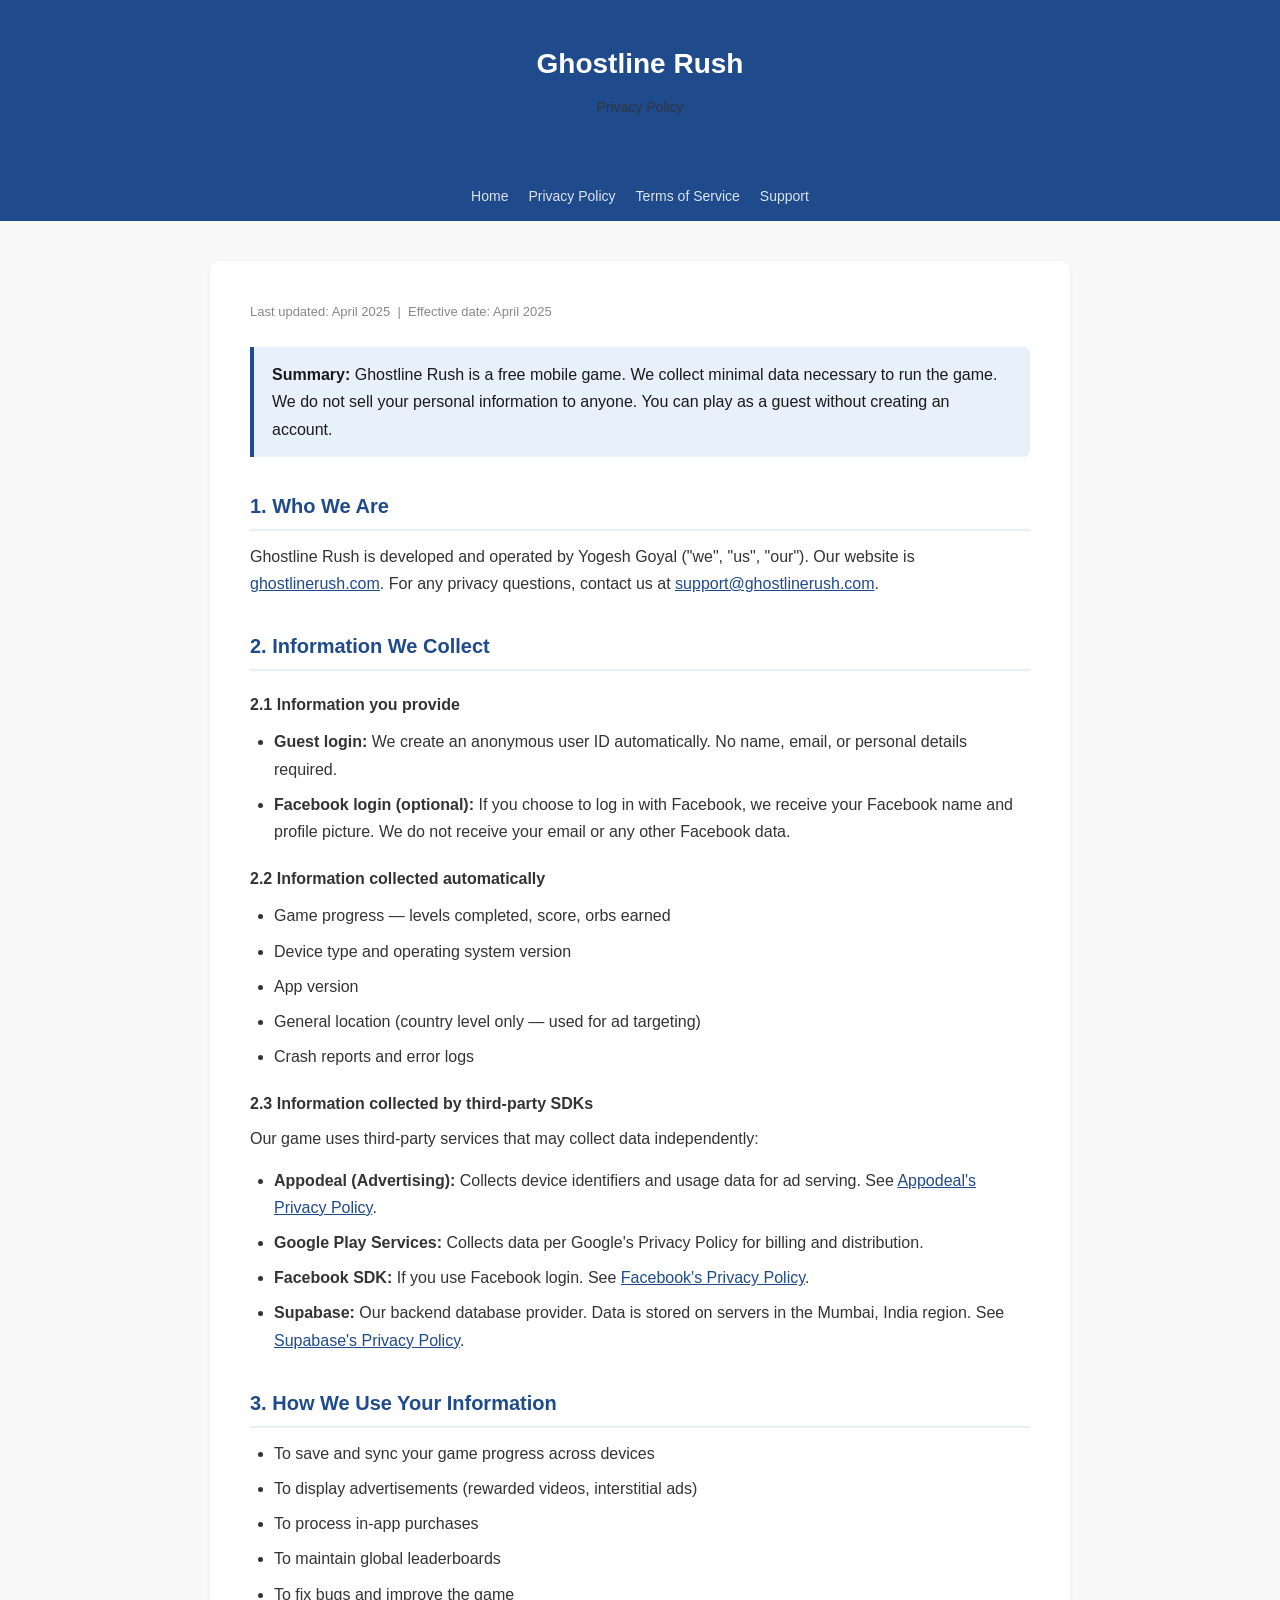
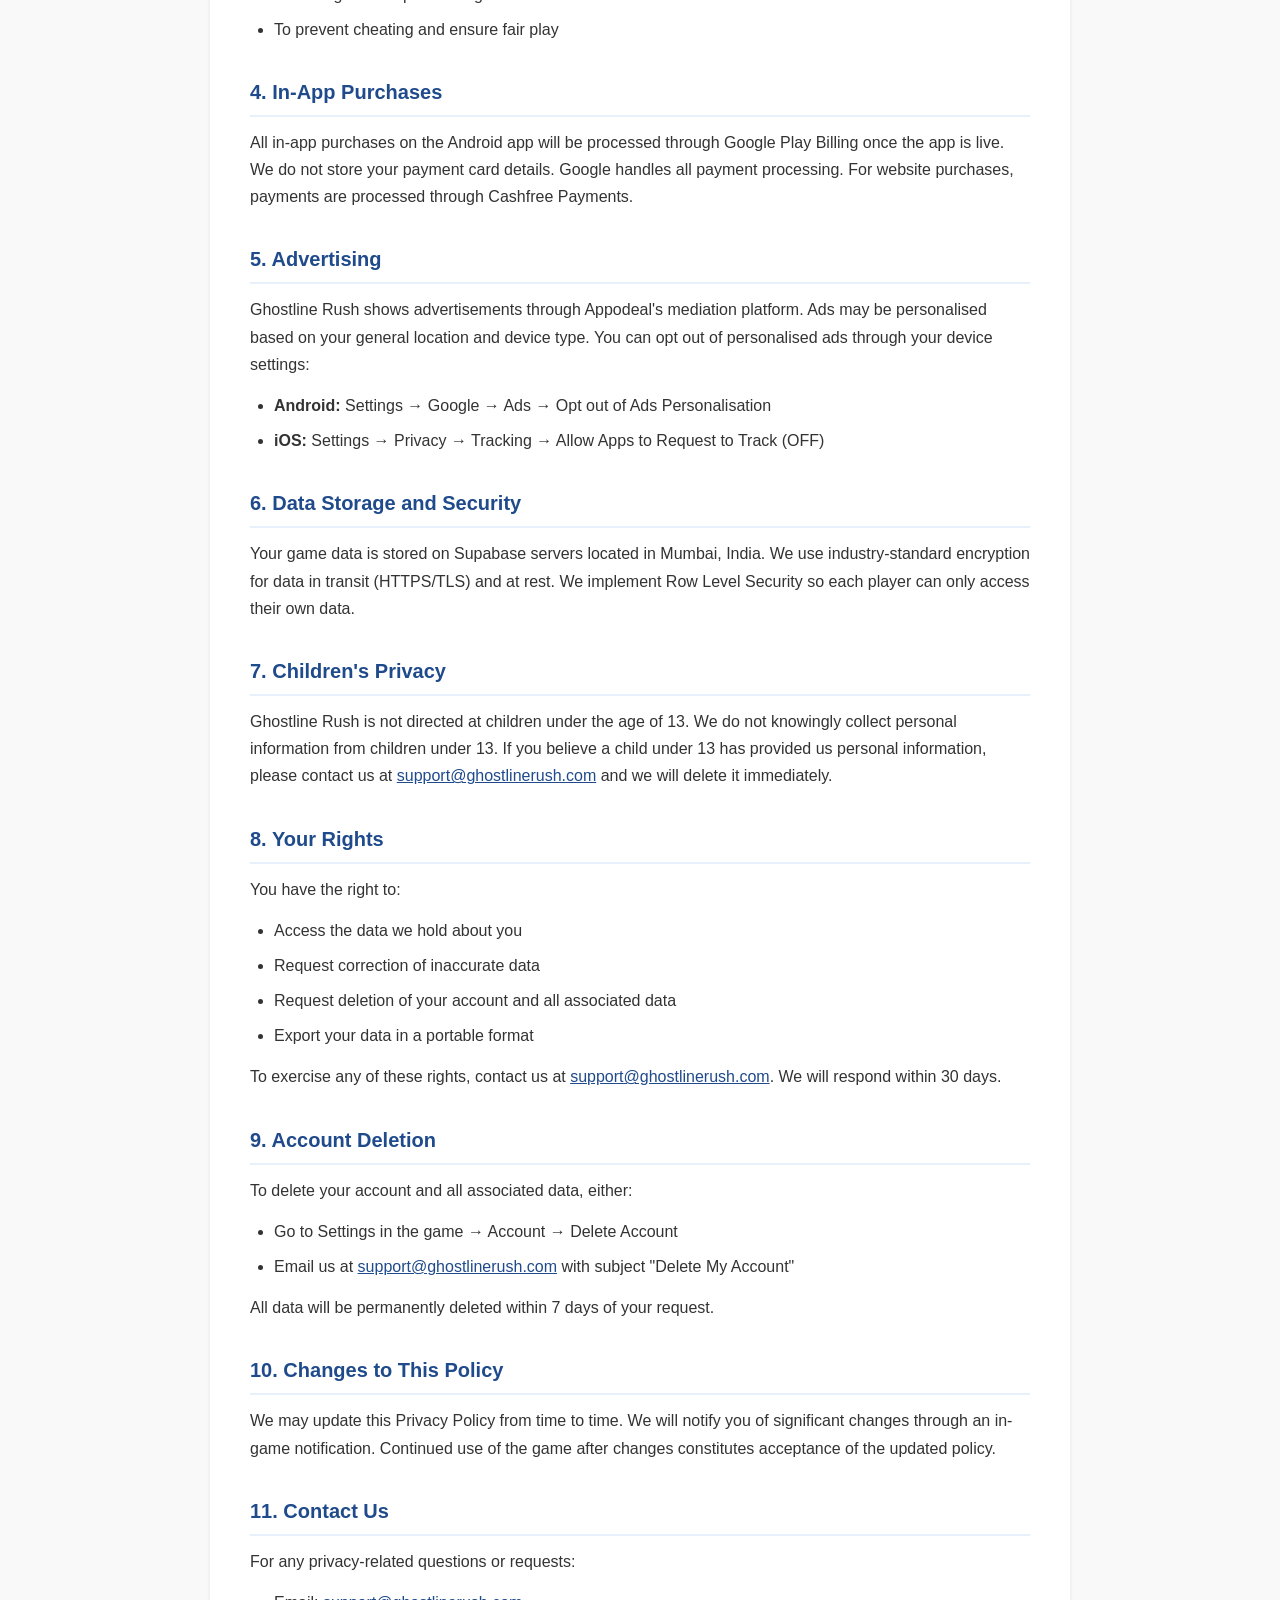
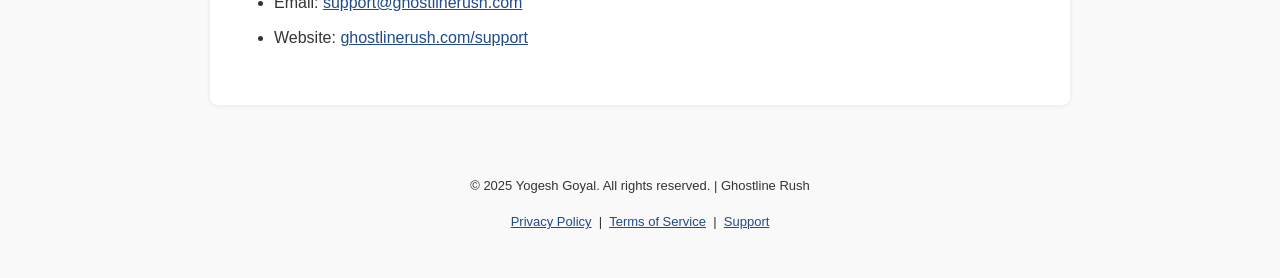
==== privacy-policy.html @ acf36f97 "Add website files" ====
<!DOCTYPE html>
<html lang="en">
<head>
<meta charset="UTF-8">
<meta name="viewport" content="width=device-width, initial-scale=1.0">
<title>Privacy Policy — Ghostline Rush</title>
<style>
  * { margin: 0; padding: 0; box-sizing: border-box; }
  body { font-family: Arial, sans-serif; font-size: 16px; line-height: 1.7; color: #1a1a1a; background: #f9f9f9; }
  .header { background: #1F4A8B; color: white; padding: 40px 20px; text-align: center; }
  .header h1 { font-size: 28px; margin-bottom: 8px; }
  .header p { font-size: 14px; opacity: 0.85; }
  .container { max-width: 860px; margin: 40px auto; background: white; padding: 40px; border-radius: 8px; box-shadow: 0 1px 4px rgba(0,0,0,0.08); }
  h2 { font-size: 20px; color: #1F4A8B; margin: 32px 0 12px; border-bottom: 2px solid #e8f0fb; padding-bottom: 6px; }
  h3 { font-size: 16px; color: #333; margin: 20px 0 8px; }
  p { margin-bottom: 14px; color: #333; }
  ul { margin: 10px 0 14px 24px; }
  ul li { margin-bottom: 8px; color: #333; }
  .highlight { background: #e8f0fb; border-left: 4px solid #1F4A8B; padding: 14px 18px; margin: 20px 0; border-radius: 0 6px 6px 0; }
  .footer { text-align: center; padding: 30px 20px; color: #888; font-size: 13px; }
  a { color: #1F4A8B; }
  .nav { background: #1F4A8B; padding: 12px 20px; display: flex; gap: 20px; justify-content: center; flex-wrap: wrap; }
  .nav a { color: white; text-decoration: none; font-size: 14px; opacity: 0.85; }
  .nav a:hover { opacity: 1; }
  .updated { font-size: 13px; color: #888; margin-bottom: 24px; }
</style>
</head>
<body>

<div class="header">
  <h1>Ghostline Rush</h1>
  <p>Privacy Policy</p>
</div>

<div class="nav">
  <a href="index.html">Home</a>
  <a href="privacy-policy.html">Privacy Policy</a>
  <a href="terms-of-service.html">Terms of Service</a>
  <a href="support.html">Support</a>
</div>

<div class="container">
  <p class="updated">Last updated: April 2025 &nbsp;|&nbsp; Effective date: April 2025</p>

  <div class="highlight">
    <strong>Summary:</strong> Ghostline Rush is a free mobile game. We collect minimal data necessary to run the game. We do not sell your personal information to anyone. You can play as a guest without creating an account.
  </div>

  <h2>1. Who We Are</h2>
  <p>Ghostline Rush is developed and operated by Yogesh Goyal ("we", "us", "our"). Our website is <a href="https://ghostlinerush.com">ghostlinerush.com</a>. For any privacy questions, contact us at <a href="mailto:support@ghostlinerush.com">support@ghostlinerush.com</a>.</p>

  <h2>2. Information We Collect</h2>

  <h3>2.1 Information you provide</h3>
  <ul>
    <li><strong>Guest login:</strong> We create an anonymous user ID automatically. No name, email, or personal details required.</li>
    <li><strong>Facebook login (optional):</strong> If you choose to log in with Facebook, we receive your Facebook name and profile picture. We do not receive your email or any other Facebook data.</li>
  </ul>

  <h3>2.2 Information collected automatically</h3>
  <ul>
    <li>Game progress — levels completed, score, orbs earned</li>
    <li>Device type and operating system version</li>
    <li>App version</li>
    <li>General location (country level only — used for ad targeting)</li>
    <li>Crash reports and error logs</li>
  </ul>

  <h3>2.3 Information collected by third-party SDKs</h3>
  <p>Our game uses third-party services that may collect data independently:</p>
  <ul>
    <li><strong>Appodeal (Advertising):</strong> Collects device identifiers and usage data for ad serving. See <a href="https://appodeal.com/privacy-policy" target="_blank">Appodeal's Privacy Policy</a>.</li>
    <li><strong>Google Play Services:</strong> Collects data per Google's Privacy Policy for billing and distribution.</li>
    <li><strong>Facebook SDK:</strong> If you use Facebook login. See <a href="https://www.facebook.com/privacy/policy/" target="_blank">Facebook's Privacy Policy</a>.</li>
    <li><strong>Supabase:</strong> Our backend database provider. Data is stored on servers in the Mumbai, India region. See <a href="https://supabase.com/privacy" target="_blank">Supabase's Privacy Policy</a>.</li>
  </ul>

  <h2>3. How We Use Your Information</h2>
  <ul>
    <li>To save and sync your game progress across devices</li>
    <li>To display advertisements (rewarded videos, interstitial ads)</li>
    <li>To process in-app purchases</li>
    <li>To maintain global leaderboards</li>
    <li>To fix bugs and improve the game</li>
    <li>To prevent cheating and ensure fair play</li>
  </ul>

  <h2>4. In-App Purchases</h2>
  <p>All in-app purchases on the Android app will be processed through Google Play Billing once the app is live. We do not store your payment card details. Google handles all payment processing. For website purchases, payments are processed through Cashfree Payments.</p>

  <h2>5. Advertising</h2>
  <p>Ghostline Rush shows advertisements through Appodeal's mediation platform. Ads may be personalised based on your general location and device type. You can opt out of personalised ads through your device settings:</p>
  <ul>
    <li><strong>Android:</strong> Settings → Google → Ads → Opt out of Ads Personalisation</li>
    <li><strong>iOS:</strong> Settings → Privacy → Tracking → Allow Apps to Request to Track (OFF)</li>
  </ul>

  <h2>6. Data Storage and Security</h2>
  <p>Your game data is stored on Supabase servers located in Mumbai, India. We use industry-standard encryption for data in transit (HTTPS/TLS) and at rest. We implement Row Level Security so each player can only access their own data.</p>

  <h2>7. Children's Privacy</h2>
  <p>Ghostline Rush is not directed at children under the age of 13. We do not knowingly collect personal information from children under 13. If you believe a child under 13 has provided us personal information, please contact us at <a href="mailto:support@ghostlinerush.com">support@ghostlinerush.com</a> and we will delete it immediately.</p>

  <h2>8. Your Rights</h2>
  <p>You have the right to:</p>
  <ul>
    <li>Access the data we hold about you</li>
    <li>Request correction of inaccurate data</li>
    <li>Request deletion of your account and all associated data</li>
    <li>Export your data in a portable format</li>
  </ul>
  <p>To exercise any of these rights, contact us at <a href="mailto:support@ghostlinerush.com">support@ghostlinerush.com</a>. We will respond within 30 days.</p>

  <h2>9. Account Deletion</h2>
  <p>To delete your account and all associated data, either:</p>
  <ul>
    <li>Go to Settings in the game → Account → Delete Account</li>
    <li>Email us at <a href="mailto:support@ghostlinerush.com">support@ghostlinerush.com</a> with subject "Delete My Account"</li>
  </ul>
  <p>All data will be permanently deleted within 7 days of your request.</p>

  <h2>10. Changes to This Policy</h2>
  <p>We may update this Privacy Policy from time to time. We will notify you of significant changes through an in-game notification. Continued use of the game after changes constitutes acceptance of the updated policy.</p>

  <h2>11. Contact Us</h2>
  <p>For any privacy-related questions or requests:</p>
  <ul>
    <li>Email: <a href="mailto:support@ghostlinerush.com">support@ghostlinerush.com</a></li>
    <li>Website: <a href="https://ghostlinerush.com/support">ghostlinerush.com/support</a></li>
  </ul>
</div>

<div class="footer">
  <p>&copy; 2025 Yogesh Goyal. All rights reserved. | Ghostline Rush</p>
  <p style="margin-top:8px;"><a href="privacy-policy.html">Privacy Policy</a> &nbsp;|&nbsp; <a href="terms-of-service.html">Terms of Service</a> &nbsp;|&nbsp; <a href="support.html">Support</a></p>
</div>

</body>
</html>
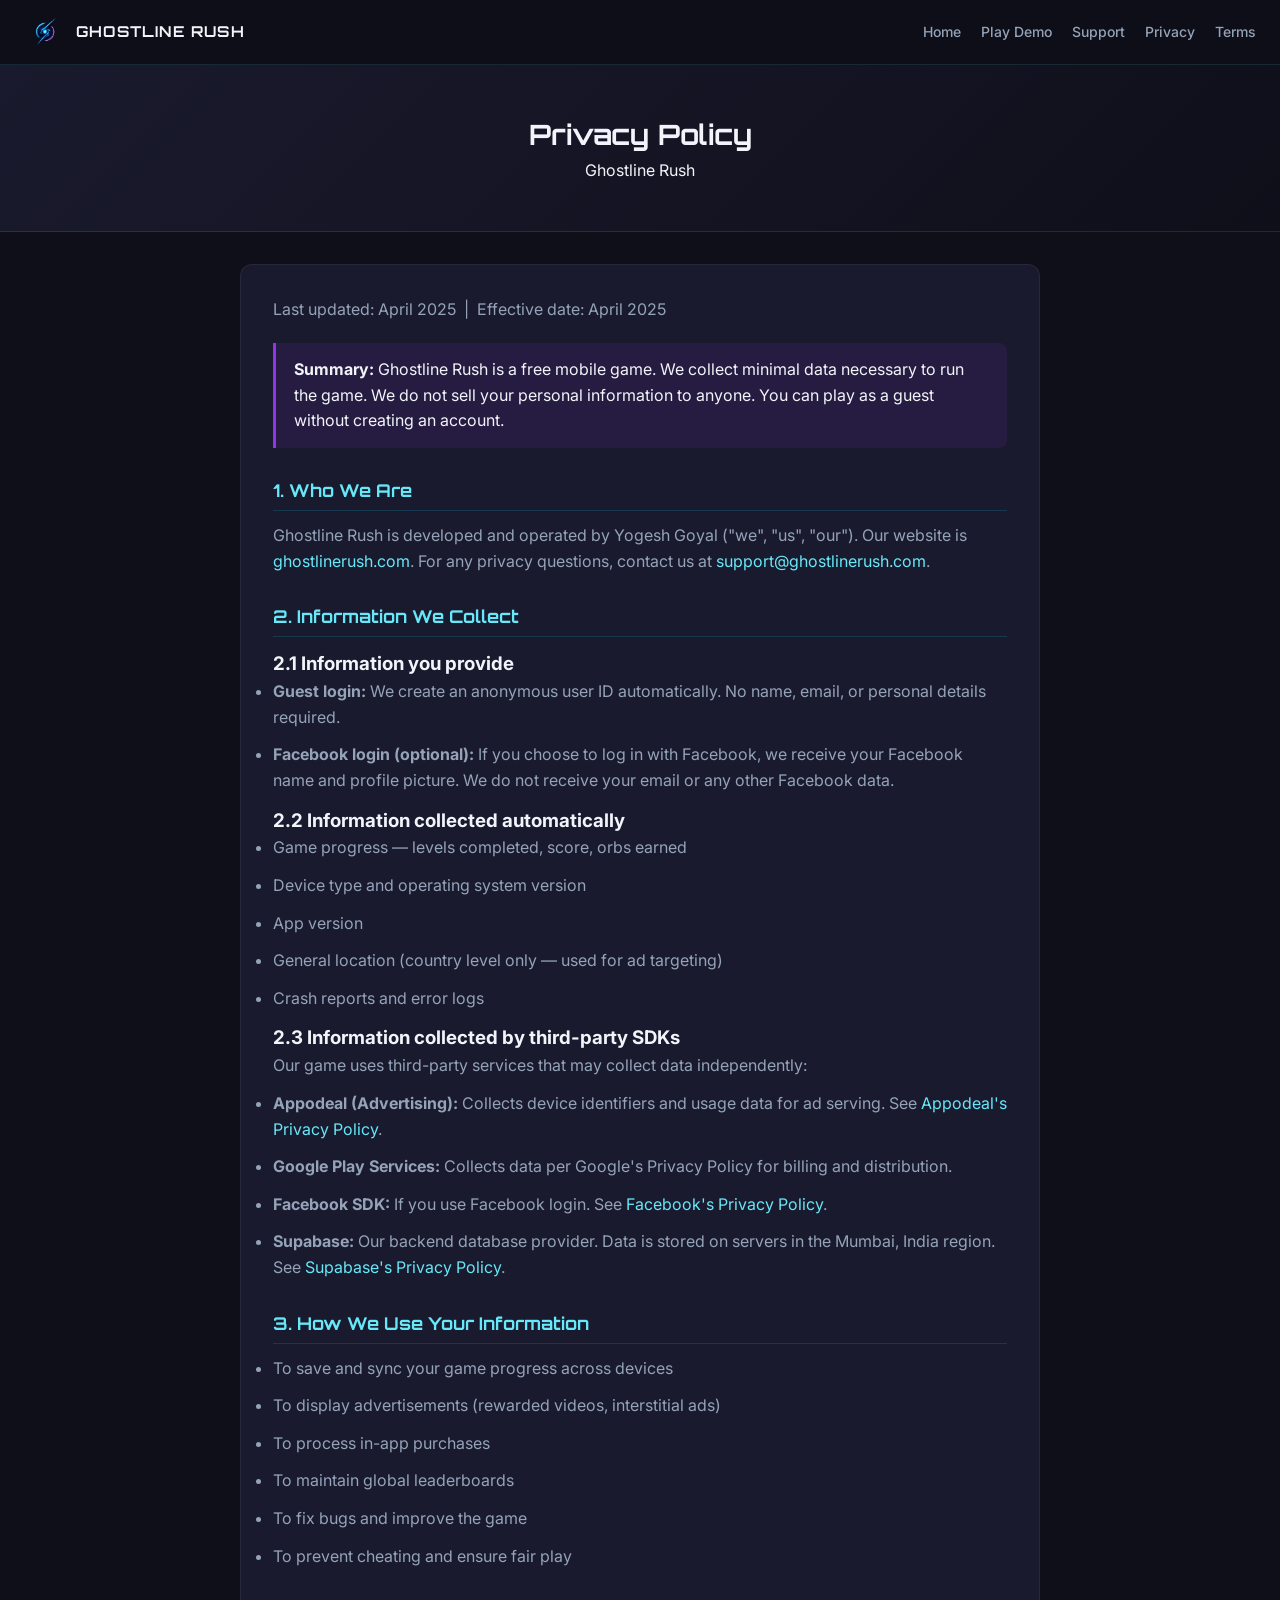
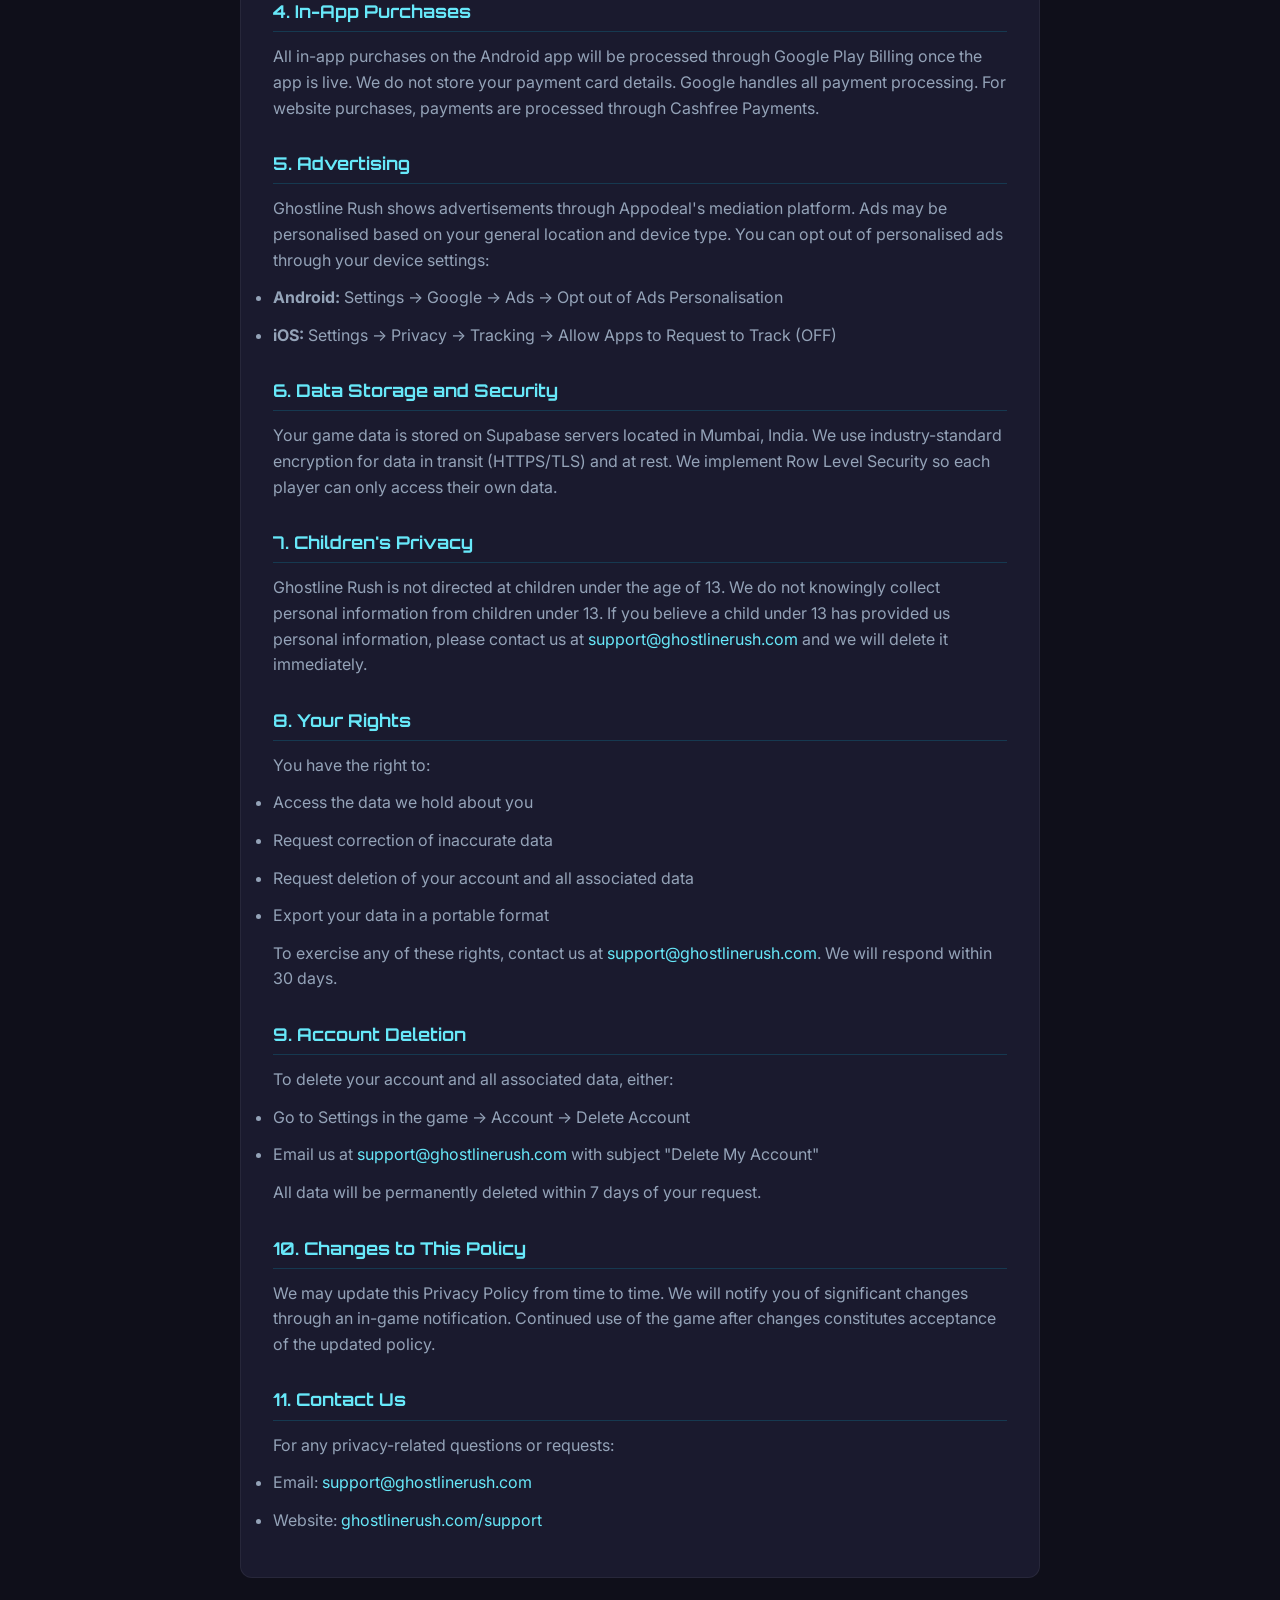
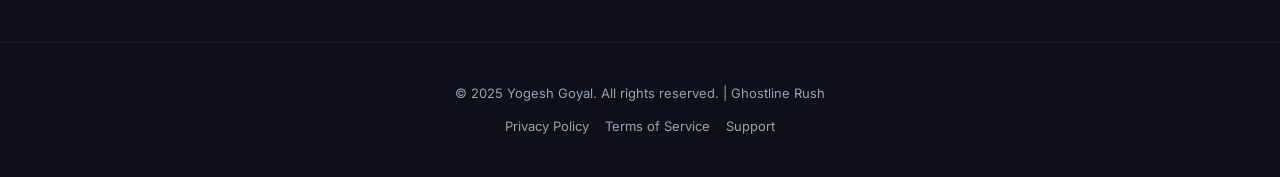
==== commit c449ba31: "Redesign site with app theme, Marathon demo, and store links Co-authored-by: Cursor <cursoragent@cur" ====
--- a/privacy-policy.html
+++ b/privacy-policy.html
@@ -4,42 +4,27 @@
 <meta charset="UTF-8">
 <meta name="viewport" content="width=device-width, initial-scale=1.0">
 <title>Privacy Policy — Ghostline Rush</title>
-<style>
-  * { margin: 0; padding: 0; box-sizing: border-box; }
-  body { font-family: Arial, sans-serif; font-size: 16px; line-height: 1.7; color: #1a1a1a; background: #f9f9f9; }
-  .header { background: #1F4A8B; color: white; padding: 40px 20px; text-align: center; }
-  .header h1 { font-size: 28px; margin-bottom: 8px; }
-  .header p { font-size: 14px; opacity: 0.85; }
-  .container { max-width: 860px; margin: 40px auto; background: white; padding: 40px; border-radius: 8px; box-shadow: 0 1px 4px rgba(0,0,0,0.08); }
-  h2 { font-size: 20px; color: #1F4A8B; margin: 32px 0 12px; border-bottom: 2px solid #e8f0fb; padding-bottom: 6px; }
-  h3 { font-size: 16px; color: #333; margin: 20px 0 8px; }
-  p { margin-bottom: 14px; color: #333; }
-  ul { margin: 10px 0 14px 24px; }
-  ul li { margin-bottom: 8px; color: #333; }
-  .highlight { background: #e8f0fb; border-left: 4px solid #1F4A8B; padding: 14px 18px; margin: 20px 0; border-radius: 0 6px 6px 0; }
-  .footer { text-align: center; padding: 30px 20px; color: #888; font-size: 13px; }
-  a { color: #1F4A8B; }
-  .nav { background: #1F4A8B; padding: 12px 20px; display: flex; gap: 20px; justify-content: center; flex-wrap: wrap; }
-  .nav a { color: white; text-decoration: none; font-size: 14px; opacity: 0.85; }
-  .nav a:hover { opacity: 1; }
-  .updated { font-size: 13px; color: #888; margin-bottom: 24px; }
-</style>
+<link rel="preconnect" href="https://fonts.googleapis.com">
+<link rel="preconnect" href="https://fonts.gstatic.com" crossorigin>
+<link href="https://fonts.googleapis.com/css2?family=Inter:wght@400;600&family=Orbitron:wght@600&display=swap" rel="stylesheet">
+<link rel="stylesheet" href="css/site.css">
 </head>
 <body>
+<nav class="site-nav">
+  <a class="brand" href="index.html"><img src="assets/logo.png" width="40" height="40" alt=""><span>GHOSTLINE RUSH</span></a>
+  <div class="nav-links">
+    <a href="index.html">Home</a>
+    <a href="index.html#play">Play Demo</a>
+    <a href="support.html">Support</a>
+    <a href="privacy-policy.html">Privacy</a>
+    <a href="terms-of-service.html">Terms</a>
+  </div>
+</nav>
+<div class="legal-header"><h1>Privacy Policy</h1><p>Ghostline Rush</p></div>
 
-<div class="header">
-  <h1>Ghostline Rush</h1>
-  <p>Privacy Policy</p>
-</div>
 
-<div class="nav">
-  <a href="index.html">Home</a>
-  <a href="privacy-policy.html">Privacy Policy</a>
-  <a href="terms-of-service.html">Terms of Service</a>
-  <a href="support.html">Support</a>
-</div>
 
-<div class="container">
+<div class="legal-container">
   <p class="updated">Last updated: April 2025 &nbsp;|&nbsp; Effective date: April 2025</p>
 
   <div class="highlight">
@@ -130,10 +115,12 @@
   </ul>
 </div>
 
-<div class="footer">
+<footer class="site-footer">
   <p>&copy; 2025 Yogesh Goyal. All rights reserved. | Ghostline Rush</p>
-  <p style="margin-top:8px;"><a href="privacy-policy.html">Privacy Policy</a> &nbsp;|&nbsp; <a href="terms-of-service.html">Terms of Service</a> &nbsp;|&nbsp; <a href="support.html">Support</a></p>
-</div>
-
-</body>
+  <div class="footer-links">
+    <a href="privacy-policy.html">Privacy Policy</a>
+    <a href="terms-of-service.html">Terms of Service</a>
+    <a href="support.html">Support</a>
+  </div>
+</footer></body>
 </html>
--- a/css/site.css
+++ b/css/site.css
@@ -0,0 +1,513 @@
+/* Ghostline Rush — matches in-game DesignSystem palette */
+:root {
+  --bg-deep: #0f0f1a;
+  --bg-panel: #1a1a2e;
+  --bg-elevated: #252540;
+  --purple: #6b21a8;
+  --purple-light: #9333ea;
+  --cyan: #06b6d4;
+  --cyan-light: #67e8f9;
+  --gold: #f59e0b;
+  --gold-light: #fcd34d;
+  --text: #f1f5f9;
+  --text-muted: #94a3b8;
+  --danger: #dc2626;
+  --font-display: "Orbitron", system-ui, sans-serif;
+  --font-body: "Inter", system-ui, sans-serif;
+}
+
+* { margin: 0; padding: 0; box-sizing: border-box; }
+
+html { scroll-behavior: smooth; }
+
+body {
+  font-family: var(--font-body);
+  background: var(--bg-deep);
+  color: var(--text);
+  line-height: 1.6;
+  overflow-x: hidden;
+}
+
+a { color: var(--cyan-light); text-decoration: none; }
+a:hover { text-decoration: underline; }
+
+/* ── Nav ── */
+.site-nav {
+  position: sticky;
+  top: 0;
+  z-index: 200;
+  display: flex;
+  align-items: center;
+  justify-content: space-between;
+  gap: 16px;
+  padding: 12px 24px;
+  background: rgba(15, 15, 26, 0.92);
+  backdrop-filter: blur(12px);
+  border-bottom: 1px solid rgba(103, 232, 249, 0.12);
+}
+
+.brand {
+  display: flex;
+  align-items: center;
+  gap: 12px;
+  text-decoration: none;
+  color: var(--text);
+}
+
+.brand img {
+  width: 40px;
+  height: 40px;
+  border-radius: 10px;
+  object-fit: cover;
+}
+
+.brand span {
+  font-family: var(--font-display);
+  font-weight: 700;
+  font-size: 15px;
+  letter-spacing: 0.08em;
+}
+
+.nav-links {
+  display: flex;
+  flex-wrap: wrap;
+  gap: 8px 20px;
+  align-items: center;
+}
+
+.nav-links a {
+  color: var(--text-muted);
+  font-size: 14px;
+  font-weight: 500;
+  text-decoration: none;
+}
+
+.nav-links a:hover { color: var(--cyan-light); text-decoration: none; }
+
+/* ── Hero ── */
+.hero {
+  position: relative;
+  padding: 72px 24px 48px;
+  text-align: center;
+  overflow: hidden;
+}
+
+.hero::before {
+  content: "";
+  position: absolute;
+  inset: 0;
+  background:
+    radial-gradient(ellipse 80% 50% at 50% -20%, rgba(107, 33, 168, 0.35), transparent),
+    radial-gradient(ellipse 60% 40% at 80% 60%, rgba(6, 182, 212, 0.15), transparent);
+  pointer-events: none;
+}
+
+.hero-inner { position: relative; max-width: 720px; margin: 0 auto; }
+
+.hero-logo {
+  width: 120px;
+  height: 120px;
+  margin: 0 auto 24px;
+  filter: drop-shadow(0 0 24px rgba(6, 182, 212, 0.4));
+}
+
+.hero-tag {
+  display: inline-block;
+  font-size: 12px;
+  font-weight: 600;
+  letter-spacing: 0.12em;
+  text-transform: uppercase;
+  color: var(--cyan-light);
+  border: 1px solid rgba(6, 182, 212, 0.4);
+  background: rgba(6, 182, 212, 0.08);
+  padding: 6px 14px;
+  border-radius: 999px;
+  margin-bottom: 20px;
+}
+
+.hero h1 {
+  font-family: var(--font-display);
+  font-size: clamp(2rem, 6vw, 3.5rem);
+  font-weight: 800;
+  line-height: 1.1;
+  margin-bottom: 16px;
+}
+
+.hero h1 .accent {
+  background: linear-gradient(90deg, var(--purple-light), var(--cyan-light));
+  -webkit-background-clip: text;
+  -webkit-text-fill-color: transparent;
+  background-clip: text;
+}
+
+.hero p {
+  color: var(--text-muted);
+  font-size: 1.1rem;
+  max-width: 540px;
+  margin: 0 auto 28px;
+}
+
+.btn-row {
+  display: flex;
+  flex-wrap: wrap;
+  gap: 12px;
+  justify-content: center;
+  margin-bottom: 20px;
+}
+
+.btn {
+  display: inline-flex;
+  align-items: center;
+  gap: 8px;
+  padding: 12px 22px;
+  border-radius: 10px;
+  font-weight: 600;
+  font-size: 14px;
+  text-decoration: none;
+  border: none;
+  cursor: pointer;
+  transition: transform 0.15s, box-shadow 0.15s;
+}
+
+.btn:hover { transform: translateY(-2px); text-decoration: none; }
+
+.btn-primary {
+  background: linear-gradient(135deg, var(--purple), var(--purple-light));
+  color: white;
+  box-shadow: 0 4px 20px rgba(107, 33, 168, 0.4);
+}
+
+.btn-cyan {
+  background: linear-gradient(135deg, #0891b2, var(--cyan));
+  color: #0f0f1a;
+  box-shadow: 0 4px 20px rgba(6, 182, 212, 0.35);
+}
+
+.btn-ghost {
+  background: rgba(255, 255, 255, 0.06);
+  color: var(--text);
+  border: 1px solid rgba(255, 255, 255, 0.12);
+}
+
+.btn-store {
+  background: var(--bg-elevated);
+  color: var(--text);
+  border: 1px solid rgba(103, 232, 249, 0.2);
+}
+
+.btn-store.disabled {
+  opacity: 0.5;
+  cursor: not-allowed;
+  pointer-events: none;
+}
+
+.social-row {
+  display: flex;
+  gap: 12px;
+  justify-content: center;
+  margin-top: 16px;
+}
+
+.social-row a {
+  width: 44px;
+  height: 44px;
+  display: flex;
+  align-items: center;
+  justify-content: center;
+  border-radius: 10px;
+  background: var(--bg-panel);
+  border: 1px solid rgba(255, 255, 255, 0.08);
+  color: var(--text-muted);
+  font-size: 18px;
+  text-decoration: none;
+}
+
+.social-row a:hover {
+  color: var(--cyan-light);
+  border-color: rgba(6, 182, 212, 0.4);
+}
+
+/* ── Ad slots ── */
+.ad-slot {
+  max-width: 728px;
+  margin: 24px auto;
+  min-height: 90px;
+  background: var(--bg-panel);
+  border: 1px dashed rgba(148, 163, 184, 0.25);
+  border-radius: 8px;
+  display: flex;
+  align-items: center;
+  justify-content: center;
+  color: var(--text-muted);
+  font-size: 12px;
+  overflow: hidden;
+}
+
+.ad-slot:empty::before { content: "Ad"; opacity: 0.35; }
+
+/* ── Play section ── */
+.section {
+  padding: 64px 24px;
+  max-width: 1100px;
+  margin: 0 auto;
+}
+
+.section-title {
+  font-family: var(--font-display);
+  font-size: clamp(1.5rem, 4vw, 2rem);
+  text-align: center;
+  margin-bottom: 8px;
+}
+
+.section-sub {
+  text-align: center;
+  color: var(--text-muted);
+  margin-bottom: 32px;
+  max-width: 560px;
+  margin-left: auto;
+  margin-right: auto;
+}
+
+.play-wrap {
+  display: grid;
+  grid-template-columns: 1fr;
+  gap: 24px;
+  align-items: start;
+}
+
+@media (min-width: 900px) {
+  .play-wrap { grid-template-columns: 1fr 280px; }
+}
+
+.game-panel {
+  background: var(--bg-panel);
+  border: 1px solid rgba(103, 232, 249, 0.15);
+  border-radius: 16px;
+  padding: 16px;
+  box-shadow: 0 8px 40px rgba(0, 0, 0, 0.4);
+}
+
+#marathon-canvas {
+  display: block;
+  width: 100%;
+  max-width: 480px;
+  margin: 0 auto;
+  border-radius: 12px;
+  background: #050508;
+  touch-action: none;
+}
+
+.game-hud {
+  display: flex;
+  flex-wrap: wrap;
+  gap: 12px;
+  justify-content: center;
+  margin-top: 12px;
+  font-family: var(--font-display);
+  font-size: 13px;
+}
+
+.game-hud span {
+  padding: 6px 12px;
+  background: var(--bg-elevated);
+  border-radius: 8px;
+  color: var(--cyan-light);
+}
+
+.game-hud span.gold { color: var(--gold-light); }
+
+.game-controls {
+  text-align: center;
+  margin-top: 12px;
+  font-size: 13px;
+  color: var(--text-muted);
+}
+
+.game-sidebar .tip-card {
+  background: var(--bg-panel);
+  border: 1px solid rgba(107, 33, 168, 0.3);
+  border-radius: 12px;
+  padding: 20px;
+  margin-bottom: 16px;
+}
+
+.game-sidebar h3 {
+  font-family: var(--font-display);
+  font-size: 14px;
+  color: var(--gold-light);
+  margin-bottom: 10px;
+  letter-spacing: 0.06em;
+}
+
+.game-sidebar ul {
+  list-style: none;
+  font-size: 13px;
+  color: var(--text-muted);
+}
+
+.game-sidebar li {
+  margin-bottom: 8px;
+  padding-left: 16px;
+  position: relative;
+}
+
+.game-sidebar li::before {
+  content: "▸";
+  position: absolute;
+  left: 0;
+  color: var(--cyan);
+}
+
+/* ── Features grid ── */
+.features-grid {
+  display: grid;
+  grid-template-columns: repeat(auto-fit, minmax(260px, 1fr));
+  gap: 20px;
+}
+
+.feature-card {
+  background: var(--bg-panel);
+  border: 1px solid rgba(255, 255, 255, 0.06);
+  border-radius: 14px;
+  padding: 24px;
+  transition: border-color 0.2s;
+}
+
+.feature-card:hover {
+  border-color: rgba(147, 51, 234, 0.4);
+}
+
+.feature-card .icon { font-size: 28px; margin-bottom: 12px; }
+
+.feature-card h3 {
+  font-family: var(--font-display);
+  font-size: 15px;
+  margin-bottom: 8px;
+  color: var(--cyan-light);
+}
+
+.feature-card p { font-size: 14px; color: var(--text-muted); }
+
+.universe-grid {
+  display: grid;
+  grid-template-columns: repeat(auto-fit, minmax(200px, 1fr));
+  gap: 16px;
+}
+
+.universe-card {
+  padding: 24px 16px;
+  border-radius: 12px;
+  text-align: center;
+  border: 1px solid rgba(255, 255, 255, 0.08);
+}
+
+.universe-card.ds { background: linear-gradient(160deg, rgba(107,33,168,0.25), transparent); }
+.universe-card.hf { background: linear-gradient(160deg, rgba(220,38,38,0.2), transparent); }
+.universe-card.cf { background: linear-gradient(160deg, rgba(6,182,212,0.2), transparent); }
+.universe-card.mw { background: linear-gradient(160deg, rgba(245,158,11,0.15), transparent); }
+
+.universe-card h3 {
+  font-family: var(--font-display);
+  font-size: 14px;
+  margin: 8px 0;
+}
+
+.universe-card p { font-size: 12px; color: var(--text-muted); }
+
+/* ── CTA ── */
+.cta-band {
+  text-align: center;
+  padding: 64px 24px;
+  background: linear-gradient(180deg, transparent, rgba(107, 33, 168, 0.2));
+}
+
+/* ── Footer ── */
+.site-footer {
+  padding: 40px 24px;
+  text-align: center;
+  border-top: 1px solid rgba(255, 255, 255, 0.06);
+  color: var(--text-muted);
+  font-size: 13px;
+}
+
+.footer-links {
+  display: flex;
+  flex-wrap: wrap;
+  gap: 16px;
+  justify-content: center;
+  margin-top: 12px;
+}
+
+.footer-links a { color: var(--text-muted); text-decoration: none; }
+.footer-links a:hover { color: var(--cyan-light); }
+
+/* ── Game overlay ── */
+.game-overlay {
+  display: none;
+  position: fixed;
+  inset: 0;
+  z-index: 300;
+  background: rgba(5, 5, 12, 0.92);
+  align-items: center;
+  justify-content: center;
+  padding: 24px;
+}
+
+.game-overlay.visible { display: flex; }
+
+#ad-interstitial.visible { display: flex !important; }
+
+.overlay-card {
+  background: var(--bg-panel);
+  border: 1px solid rgba(147, 51, 234, 0.5);
+  border-radius: 16px;
+  padding: 32px;
+  max-width: 400px;
+  text-align: center;
+}
+
+.overlay-card h2 {
+  font-family: var(--font-display);
+  color: var(--gold-light);
+  margin-bottom: 12px;
+}
+
+.overlay-card p { color: var(--text-muted); margin-bottom: 20px; font-size: 14px; }
+
+/* Legal pages shared */
+.legal-header {
+  background: linear-gradient(135deg, var(--bg-panel), var(--bg-deep));
+  padding: 48px 24px;
+  text-align: center;
+  border-bottom: 1px solid rgba(103, 232, 249, 0.12);
+}
+
+.legal-header h1 { font-family: var(--font-display); font-size: 1.75rem; }
+
+.legal-container {
+  max-width: 800px;
+  margin: 32px auto 64px;
+  padding: 32px;
+  background: var(--bg-panel);
+  border-radius: 12px;
+  border: 1px solid rgba(255, 255, 255, 0.06);
+}
+
+.legal-container h2 {
+  font-family: var(--font-display);
+  font-size: 1.1rem;
+  color: var(--cyan-light);
+  margin: 28px 0 12px;
+  padding-bottom: 6px;
+  border-bottom: 1px solid rgba(6, 182, 212, 0.2);
+}
+
+.legal-container p, .legal-container li { color: var(--text-muted); margin-bottom: 12px; }
+
+.legal-container .highlight {
+  background: rgba(107, 33, 168, 0.15);
+  border-left: 3px solid var(--purple-light);
+  padding: 14px 18px;
+  border-radius: 0 8px 8px 0;
+  margin: 20px 0;
+}
